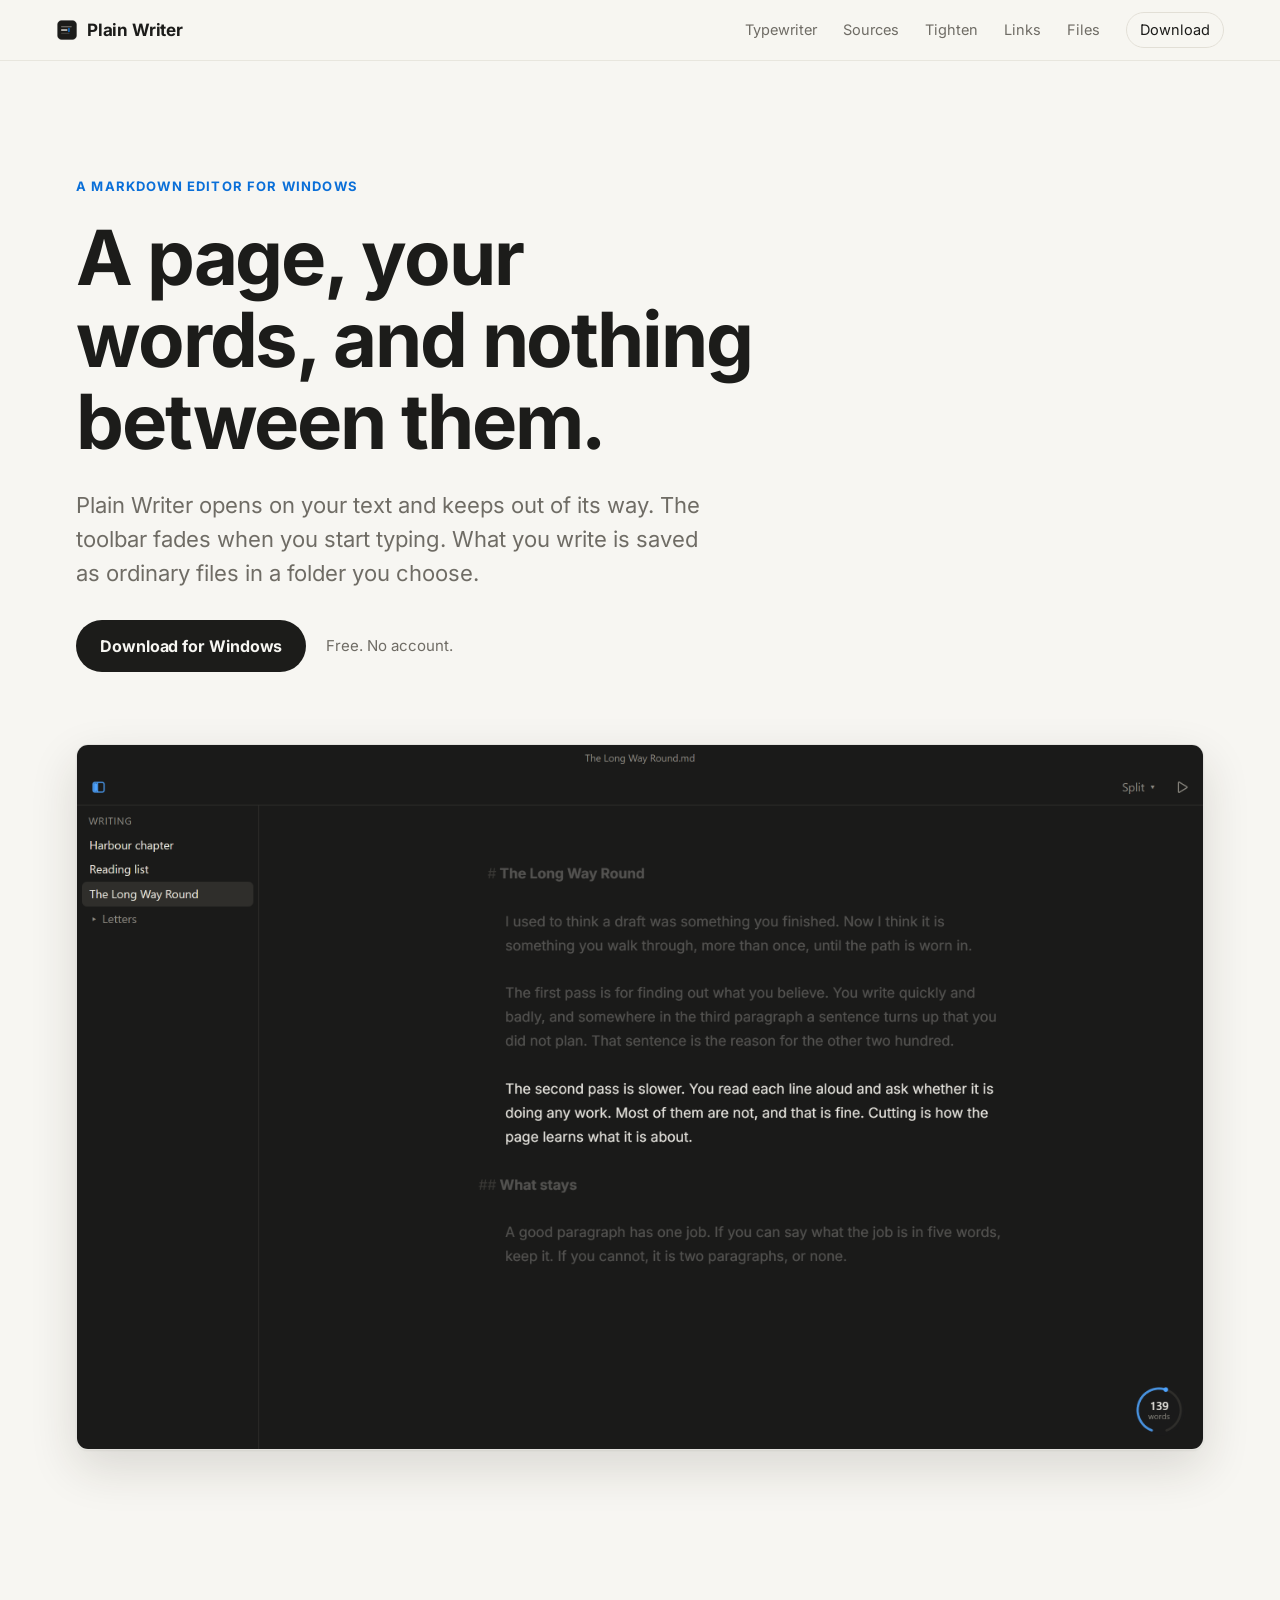
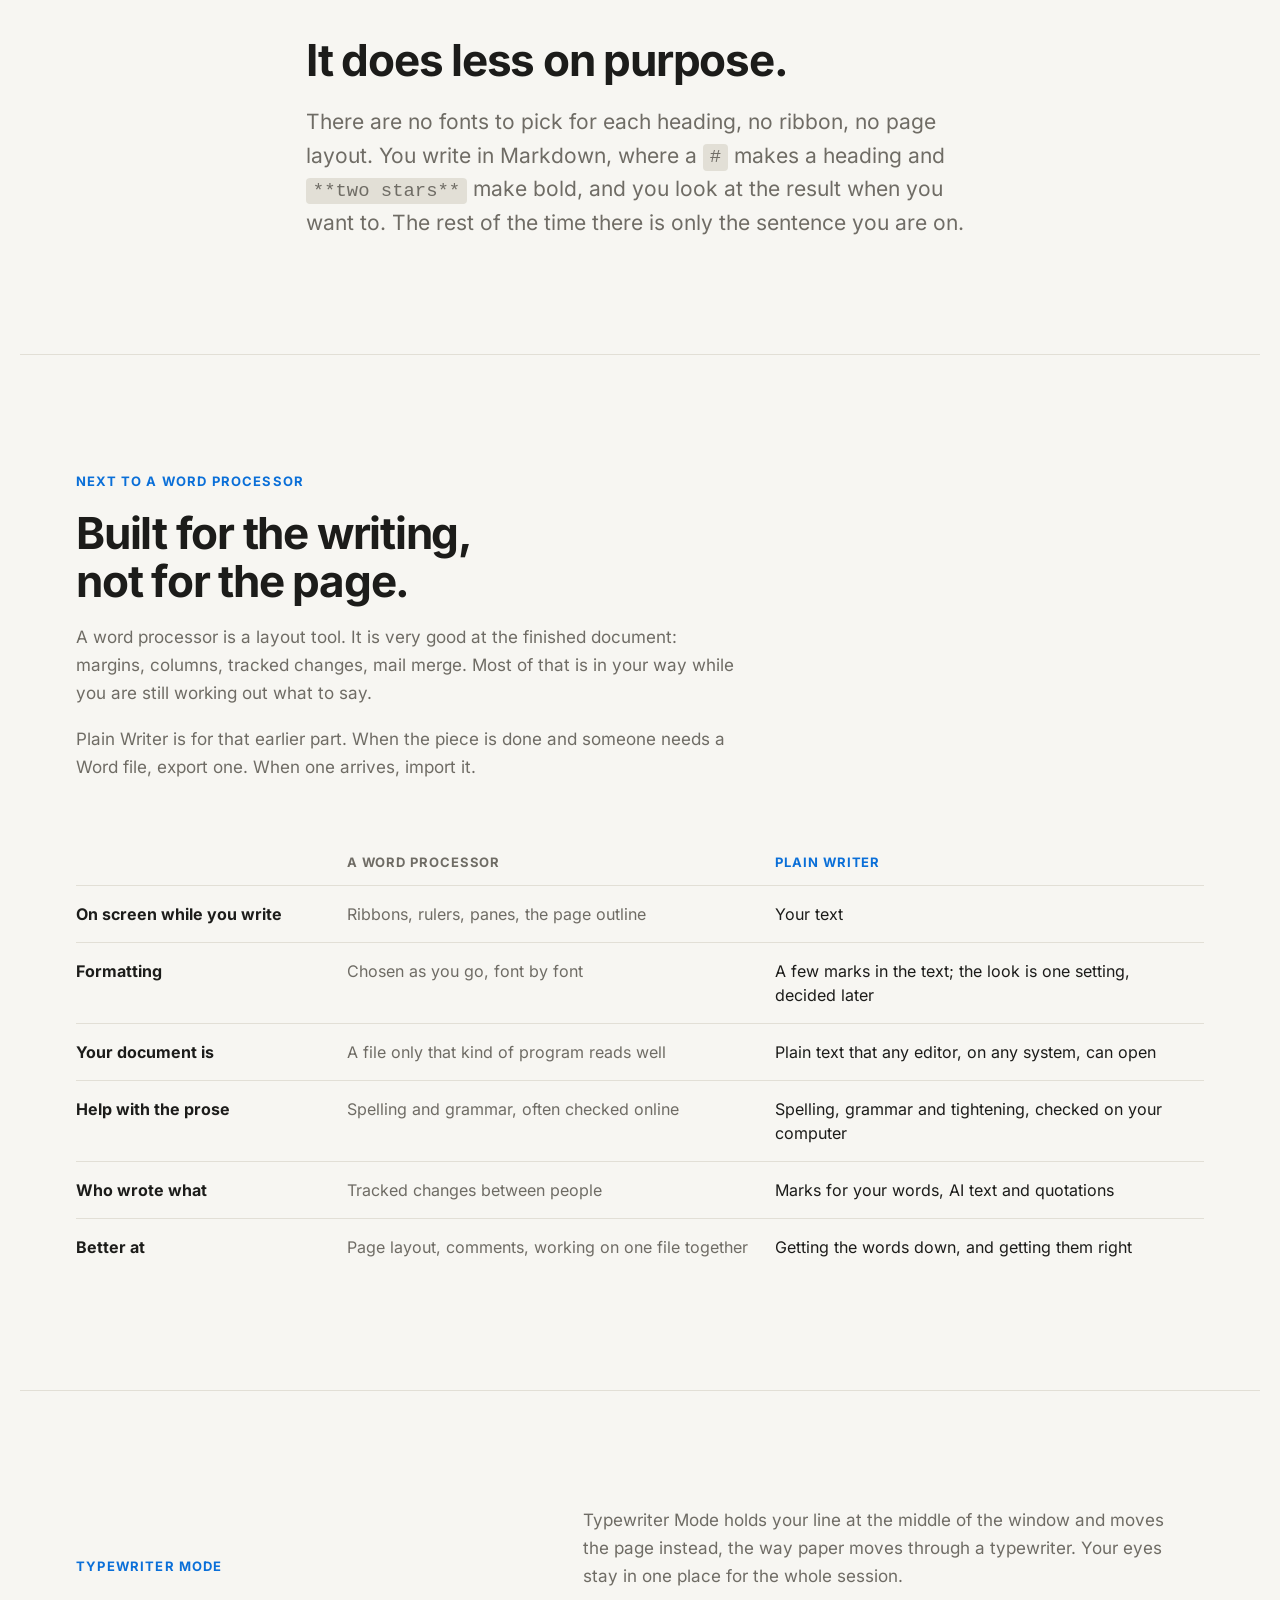
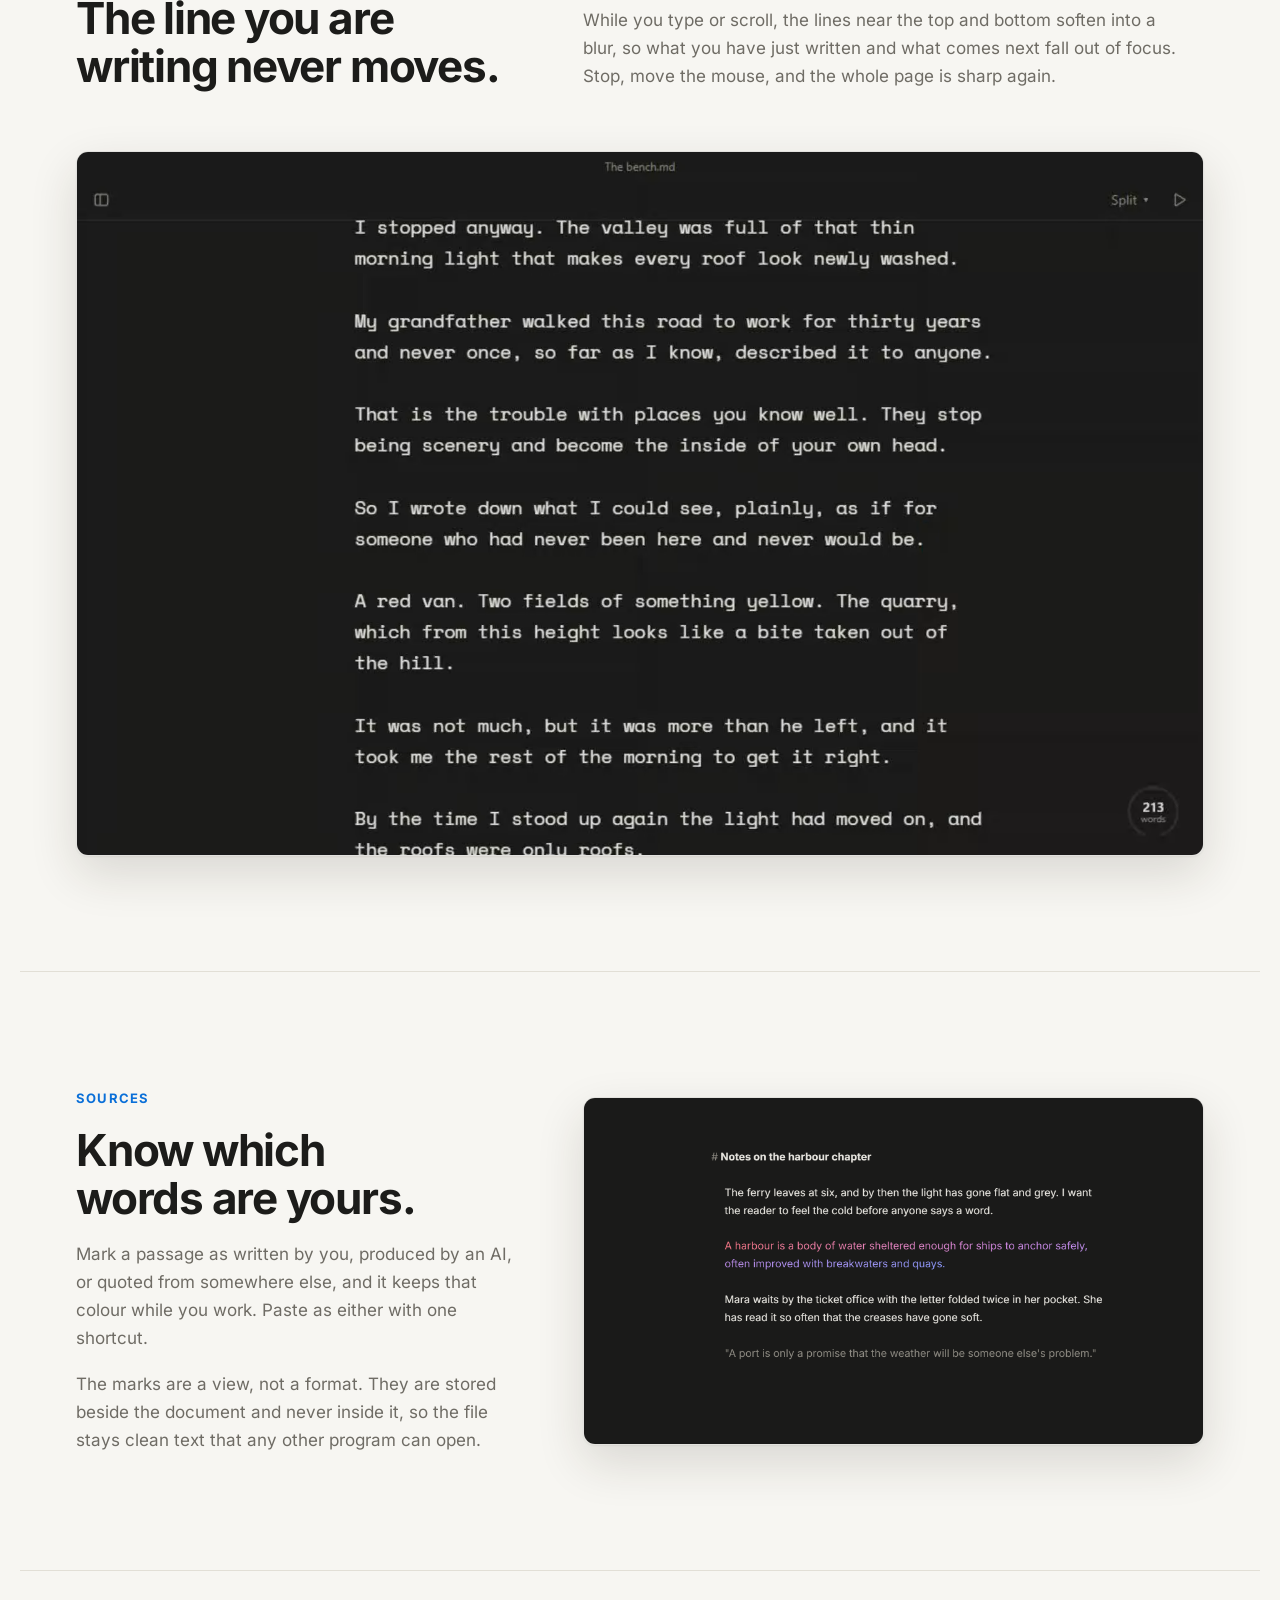
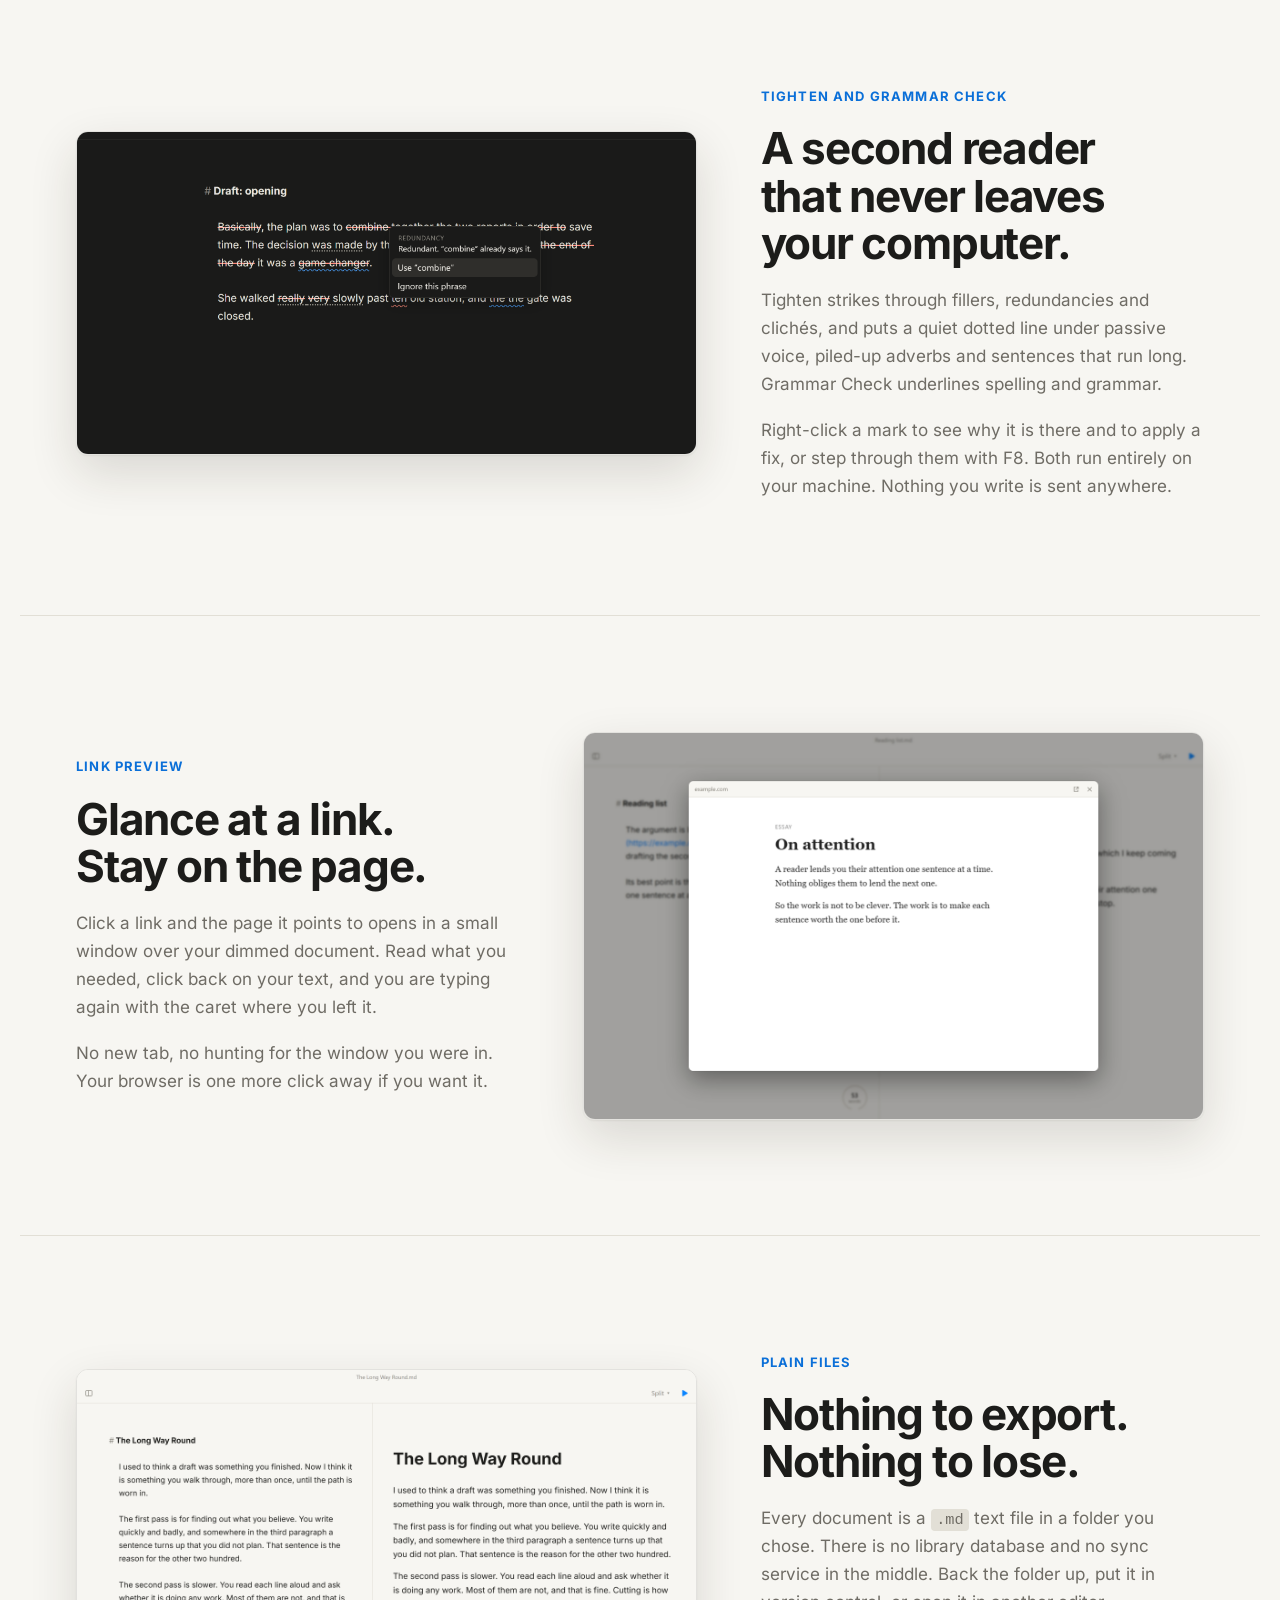
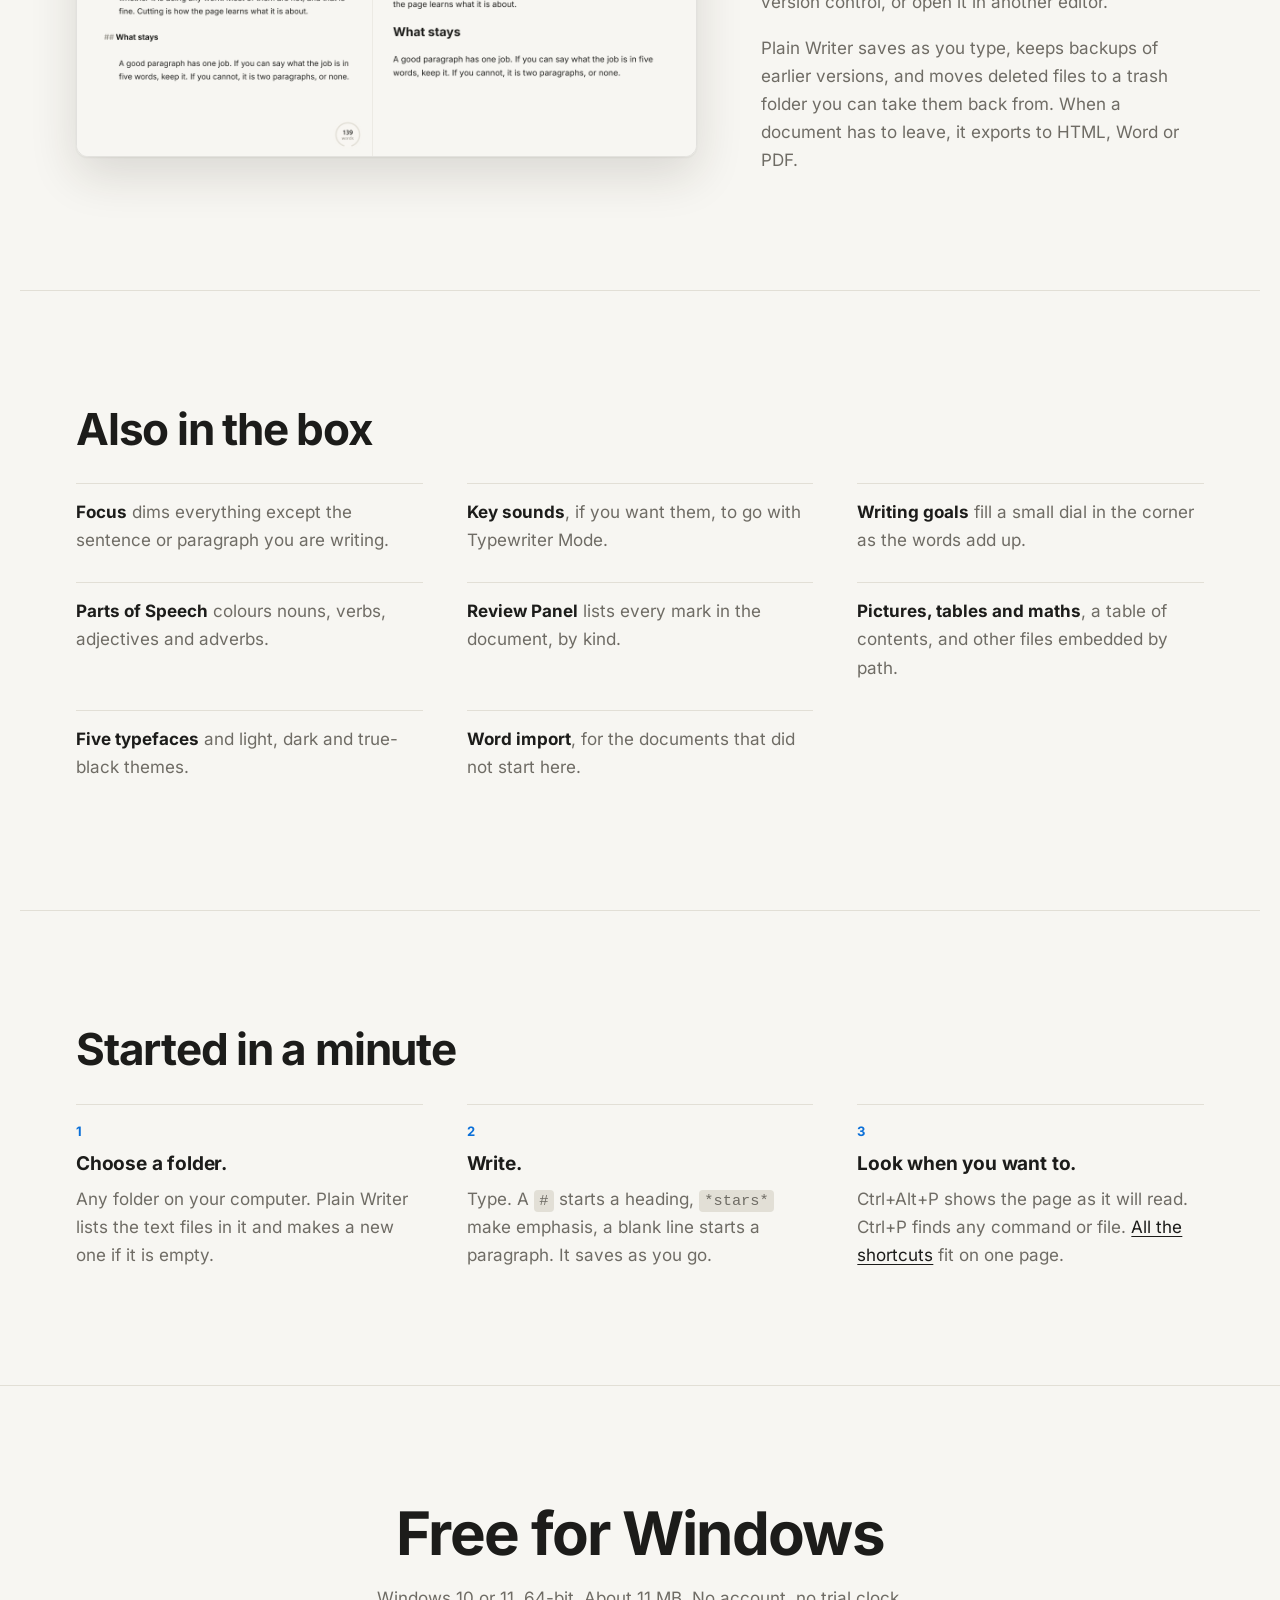
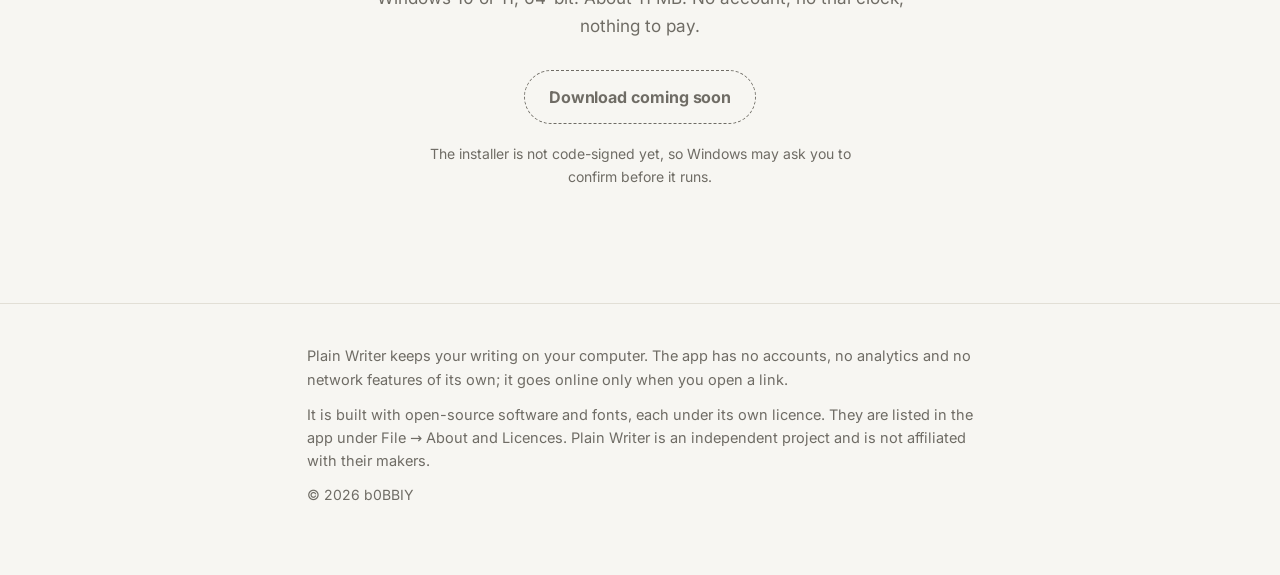
==== index.html @ 5e15df37 "Update the website" ====
<!doctype html>
<html lang="en">
  <head>
    <meta charset="utf-8" />
    <meta name="viewport" content="width=device-width, initial-scale=1" />
    <title>Plain Writer – a quiet Markdown editor for Windows</title>
    <meta name="description" content="Plain Writer is a free Markdown editor for Windows. Your writing stays in plain files on your own computer, and the tools that check it never go online." />
    <link rel="canonical" href="https://b0bbiy.github.io/plain-writer/" />
    <link rel="icon" href="img/icon.png" />
    <!-- How a link to this page looks when it is shared. These addresses must be given in full. -->
    <meta property="og:url" content="https://b0bbiy.github.io/plain-writer/" />
    <meta property="og:type" content="website" />
    <meta property="og:title" content="Plain Writer – a quiet Markdown editor for Windows" />
    <meta property="og:description" content="Free. Your writing stays in plain files on your own computer, and the tools that check it never go online." />
    <meta property="og:image" content="https://b0bbiy.github.io/plain-writer/img/social.png" />
    <meta property="og:image:width" content="1200" />
    <meta property="og:image:height" content="630" />
    <meta name="twitter:card" content="summary_large_image" />
    <link rel="stylesheet" href="style.css" />
  </head>
  <body>
    <header class="top">
      <a class="brand" href="#top"><img src="img/icon.png" alt="" width="22" height="22" />Plain Writer</a>
      <nav aria-label="Sections">
        <a href="#typewriter">Typewriter</a>
        <a href="#sources">Sources</a>
        <a href="#tighten">Tighten</a>
        <a href="#links">Links</a>
        <a href="#files">Files</a>
        <a class="pill" href="#download">Download</a>
      </nav>
    </header>

    <main id="top">
      <section class="hero">
        <p class="kicker">A Markdown editor for Windows</p>
        <h1>A page, your words, and nothing between them.</h1>
        <p class="lede">
          Plain Writer opens on your text and keeps out of its way. The toolbar fades when you start typing. What you
          write is saved as ordinary files in a folder you choose.
        </p>
        <p class="actions">
          <a class="button" href="#download">Download for Windows</a>
          <span class="aside">Free. No account.</span>
        </p>
        <figure class="shot wide">
          <img src="img/hero.png" width="2720" height="1700" alt="Plain Writer with a short essay open. The paragraph being written is bright and the others are dimmed. A list of documents is on the left, and a small dial in the corner shows 139 words against a goal." />
        </figure>
      </section>

      <section class="principle">
        <h2>It does less on purpose.</h2>
        <p>
          There are no fonts to pick for each heading, no ribbon, no page layout. You write in Markdown, where a
          <code>#</code> makes a heading and <code>**two stars**</code> make bold, and you look at the result when you
          want to. The rest of the time there is only the sentence you are on.
        </p>
      </section>

      <section class="compare" id="compare">
        <div class="words">
          <p class="kicker">Next to a word processor</p>
          <h2>Built for the writing, not for the page.</h2>
          <p>
            A word processor is a layout tool. It is very good at the finished document: margins, columns, tracked
            changes, mail merge. Most of that is in your way while you are still working out what to say.
          </p>
          <p>
            Plain Writer is for that earlier part. When the piece is done and someone needs a Word file, export one.
            When one arrives, import it.
          </p>
        </div>
        <table>
          <thead>
            <tr><th scope="col"></th><th scope="col">A word processor</th><th scope="col">Plain Writer</th></tr>
          </thead>
          <tbody>
            <tr><th scope="row">On screen while you write</th><td>Ribbons, rulers, panes, the page outline</td><td>Your text</td></tr>
            <tr><th scope="row">Formatting</th><td>Chosen as you go, font by font</td><td>A few marks in the text; the look is one setting, decided later</td></tr>
            <tr><th scope="row">Your document is</th><td>A file only that kind of program reads well</td><td>Plain text that any editor, on any system, can open</td></tr>
            <tr><th scope="row">Help with the prose</th><td>Spelling and grammar, often checked online</td><td>Spelling, grammar and tightening, checked on your computer</td></tr>
            <tr><th scope="row">Who wrote what</th><td>Tracked changes between people</td><td>Marks for your words, AI text and quotations</td></tr>
            <tr><th scope="row">Better at</th><td>Page layout, comments, working on one file together</td><td>Getting the words down, and getting them right</td></tr>
          </tbody>
        </table>
      </section>

      <section class="stage" id="typewriter">
        <div class="words">
          <div>
            <p class="kicker">Typewriter Mode</p>
            <h2>The line you are writing never moves.</h2>
          </div>
          <div class="body">
            <p>
              Typewriter Mode holds your line at the middle of the window and moves the page instead, the way paper
              moves through a typewriter. Your eyes stay in one place for the whole session.
            </p>
            <p>
              While you type or scroll, the lines near the top and bottom soften into a blur, so what you have just
              written and what comes next fall out of focus. Stop, move the mouse, and the whole page is sharp again.
            </p>
          </div>
        </div>
        <figure class="shot wide">
          <video id="typewriter-clip" autoplay muted loop playsinline preload="metadata" poster="img/typewriter.png" width="1800" height="1125" aria-label="A page in Typewriter Mode, set in a monospaced typeface. As a sentence is typed, the line being written stays at the middle of the window while the lines towards the top and bottom edges blur and fade. When the typing stops and the mouse moves, the whole page comes back into focus.">
            <source src="img/typewriter.webm" type="video/webm" />
            <img src="img/typewriter.png" width="2720" height="1700" loading="lazy" alt="A page in Typewriter Mode, set in a monospaced typeface. As a sentence is typed, the line being written stays at the middle of the window while the lines towards the top and bottom edges blur and fade. When the typing stops and the mouse moves, the whole page comes back into focus." />
          </video>
        </figure>
      </section>

      <section class="feature" id="sources">
        <div class="words">
          <p class="kicker">Sources</p>
          <h2>Know which words are yours.</h2>
          <p>
            Mark a passage as written by you, produced by an AI, or quoted from somewhere else, and it keeps that
            colour while you work. Paste as either with one shortcut.
          </p>
          <p>
            The marks are a view, not a format. They are stored beside the document and never inside it, so the file
            stays clean text that any other program can open.
          </p>
        </div>
        <figure class="shot">
          <img src="img/sources.png" width="2000" height="1120" loading="lazy" alt="A document in which one paragraph is tinted pink to violet as AI text, a quotation is grey as a reference, and the writer's own paragraphs are plain." />
        </figure>
      </section>

      <section class="feature flip" id="tighten">
        <div class="words">
          <p class="kicker">Tighten and Grammar Check</p>
          <h2>A second reader that never leaves your computer.</h2>
          <p>
            Tighten strikes through fillers, redundancies and clichés, and puts a quiet dotted line under passive
            voice, piled-up adverbs and sentences that run long. Grammar Check underlines spelling and grammar.
          </p>
          <p>
            Right-click a mark to see why it is there and to apply a fix, or step through them with F8. Both run
            entirely on your machine. Nothing you write is sent anywhere.
          </p>
        </div>
        <figure class="shot">
          <img src="img/tighten.png" width="2000" height="1040" loading="lazy" alt="A draft with weak phrases struck through and a few words underlined. A small menu beside one phrase explains that “combine” already says it, and offers to use that word or to ignore the phrase." />
        </figure>
      </section>

      <section class="feature" id="links">
        <div class="words">
          <p class="kicker">Link preview</p>
          <h2>Glance at a link. Stay on the page.</h2>
          <p>
            Click a link and the page it points to opens in a small window over your dimmed document. Read what you
            needed, click back on your text, and you are typing again with the caret where you left it.
          </p>
          <p>No new tab, no hunting for the window you were in. Your browser is one more click away if you want it.</p>
        </div>
        <figure class="shot">
          <img src="img/link-preview.png" width="2720" height="1700" loading="lazy" alt="A web page shown in a window centred over a dimmed and softly blurred document, with a slim bar above it holding the site name, an open-in-browser button and a close button." />
        </figure>
      </section>

      <section class="feature flip" id="files">
        <div class="words">
          <p class="kicker">Plain files</p>
          <h2>Nothing to export. Nothing to lose.</h2>
          <p>
            Every document is a <code>.md</code> text file in a folder you chose. There is no library database and no
            sync service in the middle. Back the folder up, put it in version control, or open it in another editor.
          </p>
          <p>
            Plain Writer saves as you type, keeps backups of earlier versions, and moves deleted files to a trash
            folder you can take them back from. When a document has to leave, it exports to HTML, Word or PDF.
          </p>
        </div>
        <figure class="shot">
          <img src="img/split.png" width="2720" height="1700" loading="lazy" alt="The same essay shown twice side by side: as plain Markdown text on the left and as a typeset page on the right." />
        </figure>
      </section>

      <section class="also">
        <h2>Also in the box</h2>
        <ul>
          <li><b>Focus</b> dims everything except the sentence or paragraph you are writing.</li>
          <li><b>Key sounds</b>, if you want them, to go with Typewriter Mode.</li>
          <li><b>Writing goals</b> fill a small dial in the corner as the words add up.</li>
          <li><b>Parts of Speech</b> colours nouns, verbs, adjectives and adverbs.</li>
          <li><b>Review Panel</b> lists every mark in the document, by kind.</li>
          <li><b>Pictures, tables and maths</b>, a table of contents, and other files embedded by path.</li>
          <li><b>Five typefaces</b> and light, dark and true-black themes.</li>
          <li><b>Word import</b>, for the documents that did not start here.</li>
        </ul>
      </section>

      <section class="start" id="start">
        <h2>Started in a minute</h2>
        <ol>
          <li>
            <b>Choose a folder.</b>
            <span>Any folder on your computer. Plain Writer lists the text files in it and makes a new one if it is empty.</span>
          </li>
          <li>
            <b>Write.</b>
            <span>Type. A <code>#</code> starts a heading, <code>*stars*</code> make emphasis, a blank line starts a paragraph. It saves as you go.</span>
          </li>
          <li>
            <b>Look when you want to.</b>
            <span>Ctrl+Alt+P shows the page as it will read. Ctrl+P finds any command or file. <a href="shortcuts.html">All the shortcuts</a> fit on one page.</span>
          </li>
        </ol>
      </section>

      <section class="download" id="download">
        <h2>Free for Windows</h2>
        <p>Windows 10 or 11, 64-bit. About 11 MB. No account, no trial clock, nothing to pay.</p>
        <!-- Placeholder: point this at the installer once there is a public place to download it from. -->
        <p class="actions centre">
          <span class="button waiting" role="link" aria-disabled="true">Download coming soon</span>
        </p>
        <p class="small">
          The installer is not code-signed yet, so Windows may ask you to confirm before it runs.
        </p>
      </section>
    </main>

    <footer>
      <p>
        Plain Writer keeps your writing on your computer. The app has no accounts, no analytics and no network
        features of its own; it goes online only when you open a link.
      </p>
      <p>
        It is built with open-source software and fonts, each under its own licence. They are listed in the app under
        File → About and Licences. Plain Writer is an independent project and is not affiliated with their makers.
      </p>
      <p class="small">© 2026 b0BBIY</p>
    </footer>
    <script>
      // The clip is the only thing on the page that moves. Anyone who has asked their
      // system for less motion gets the still picture, with controls to play it if they wish.
      if (matchMedia("(prefers-reduced-motion: reduce)").matches) {
        const clip = document.getElementById("typewriter-clip");
        clip.removeAttribute("autoplay");
        clip.pause();
        clip.controls = true;
      }
    </script>
  </body>
</html>
---- style.css ----
/* Plain Writer's website. One page, one short script (for the video). Colours follow the app's own
   light and dark themes; Inter is bundled under the SIL Open Font License
   (see fonts/LICENSE-Inter.txt). */
@font-face { font-family: "Inter"; src: url("fonts/inter-latin-400-normal.woff2") format("woff2"); font-weight: 400; font-style: normal; font-display: swap; }
@font-face { font-family: "Inter"; src: url("fonts/inter-latin-400-italic.woff2") format("woff2"); font-weight: 400; font-style: italic; font-display: swap; }
@font-face { font-family: "Inter"; src: url("fonts/inter-latin-700-normal.woff2") format("woff2"); font-weight: 700; font-style: normal; font-display: swap; }

:root {
  --bg: #f7f6f2;
  --raised: #ffffff;
  --fg: #1c1c1a;
  --muted: #6f6c65;
  --line: #e2dfd6;
  --accent: #0a6fd8;
  --on-accent: #ffffff;
  --shadow: 0 1px 2px rgba(40, 36, 24, 0.06), 0 18px 48px rgba(40, 36, 24, 0.14);
  color-scheme: light;
}
@media (prefers-color-scheme: dark) {
  :root {
    --bg: #1a1a19;
    --raised: #222220;
    --fg: #e6e4de;
    --muted: #9a978f;
    --line: #2f2e2b;
    --accent: #4da3ff;
    --on-accent: #0c1420;
    --shadow: 0 1px 2px rgba(0, 0, 0, 0.3), 0 18px 48px rgba(0, 0, 0, 0.45);
    color-scheme: dark;
  }
}

* { box-sizing: border-box; }
html { scroll-behavior: smooth; scroll-padding-top: 72px; }
@media (prefers-reduced-motion: reduce) { html { scroll-behavior: auto; } }
body {
  margin: 0; background: var(--bg); color: var(--fg);
  font: 17px/1.65 "Inter", system-ui, -apple-system, "Segoe UI", sans-serif;
  -webkit-font-smoothing: antialiased; text-rendering: optimizeLegibility;
}
a { color: inherit; }
img { display: block; max-width: 100%; height: auto; }
code { font: 0.9em/1 "Cascadia Mono", Consolas, ui-monospace, monospace; background: var(--line); padding: 0.12em 0.36em; border-radius: 4px; }
:focus-visible { outline: 2px solid var(--accent); outline-offset: 3px; border-radius: 4px; }

/* ---- Top bar ---- */
.top {
  position: sticky; top: 0; z-index: 5; display: flex; align-items: center; justify-content: space-between; gap: 16px;
  padding: 12px clamp(18px, 5vw, 56px);
  background: color-mix(in srgb, var(--bg) 86%, transparent); backdrop-filter: saturate(1.4) blur(10px);
  border-bottom: 1px solid color-mix(in srgb, var(--line) 70%, transparent);
}
.brand { display: flex; align-items: center; gap: 9px; font-weight: 700; text-decoration: none; letter-spacing: -0.01em; }
.brand img { border-radius: 5px; }
.top nav { display: flex; align-items: center; gap: clamp(10px, 2.2vw, 26px); font-size: 14.5px; }
.top nav a { text-decoration: none; color: var(--muted); }
.top nav a:hover { color: var(--fg); }
.top nav .pill { color: var(--fg); border: 1px solid var(--line); padding: 5px 13px; border-radius: 999px; }
.top nav .pill:hover { border-color: var(--fg); }
@media (max-width: 640px) { .top nav a:not(.pill) { display: none; } }

/* ---- Shared ---- */
main { overflow: hidden; }
section { padding: clamp(56px, 9vw, 120px) clamp(18px, 5vw, 56px); }
h1, h2 { margin: 0; letter-spacing: -0.028em; line-height: 1.08; text-wrap: balance; }
h1 { font-size: clamp(38px, 6.4vw, 76px); max-width: 16ch; }
h2 { font-size: clamp(28px, 3.8vw, 44px); max-width: 20ch; }
p { margin: 0; }
.kicker { font-size: 13px; font-weight: 700; letter-spacing: 0.09em; text-transform: uppercase; color: var(--accent); margin-bottom: 18px; }
.small { font-size: 14px; color: var(--muted); }
.button {
  display: inline-block; padding: 13px 24px; border-radius: 999px; background: var(--fg); color: var(--bg);
  font-weight: 700; font-size: 16px; text-decoration: none; letter-spacing: -0.005em;
}
a.button:hover { background: var(--accent); color: var(--on-accent); }
.button.waiting { background: transparent; color: var(--muted); border: 1px dashed var(--muted); cursor: default; }
.actions { display: flex; align-items: center; flex-wrap: wrap; gap: 14px 20px; }
.actions.centre { justify-content: center; }
.aside { color: var(--muted); font-size: 15px; }
.shot { margin: 0; }
.shot video { display: block; width: 100%; height: auto; }
.shot img, .shot video { border-radius: 12px; box-shadow: var(--shadow); border: 1px solid color-mix(in srgb, var(--fg) 9%, transparent); }

/* ---- Hero ---- */
.hero { max-width: 1240px; margin: 0 auto; padding-bottom: clamp(40px, 6vw, 72px); }
.lede { font-size: clamp(18px, 1.9vw, 22px); line-height: 1.55; color: var(--muted); max-width: 46ch; margin: 26px 0 30px; }
.shot.wide { margin-top: clamp(40px, 6vw, 72px); }

/* ---- The principle ---- */
.principle { max-width: 780px; margin: 0 auto; text-align: left; }
.principle h2 { max-width: none; margin-bottom: 20px; }
.principle p { font-size: clamp(18px, 1.8vw, 21px); line-height: 1.6; color: var(--muted); }

/* ---- Next to a word processor ---- */
.compare { max-width: 1240px; margin: 0 auto; border-top: 1px solid var(--line); }
.compare .words { max-width: 780px; }
.compare .words p:not(.kicker) { color: var(--muted); margin-top: 18px; max-width: 60ch; }
.compare table { width: 100%; margin-top: clamp(32px, 5vw, 56px); border-collapse: collapse; font-size: 16px; line-height: 1.5; }
.compare th, .compare td { text-align: left; vertical-align: top; padding: 16px 18px 16px 0; border-top: 1px solid var(--line); }
.compare thead th { border-top: 0; padding-bottom: 12px; font-size: 13px; letter-spacing: 0.07em; text-transform: uppercase; color: var(--muted); }
.compare thead th:last-child { color: var(--accent); }
.compare tbody th { width: 24%; font-weight: 700; }
.compare td { width: 38%; color: var(--muted); }
.compare td:last-child { color: var(--fg); }
@media (max-width: 720px) {
  /* Too narrow for three columns: each row becomes a small card. */
  .compare thead { position: absolute; width: 1px; height: 1px; overflow: hidden; clip-path: inset(50%); }
  .compare tr { display: block; padding: 16px 0; border-top: 1px solid var(--line); }
  .compare th, .compare td { display: block; width: auto; padding: 0; border: 0; }
  .compare td { margin-top: 6px; }
  .compare td::before { display: block; font-size: 12px; letter-spacing: 0.07em; text-transform: uppercase; color: var(--muted); }
  .compare td:nth-of-type(1)::before { content: "A word processor"; }
  .compare td:nth-of-type(2)::before { content: "Plain Writer"; color: var(--accent); }
}

/* ---- The stage: one feature given the full width ---- */
.stage { max-width: 1240px; margin: 0 auto; border-top: 1px solid var(--line); }
.stage .words { display: grid; align-items: end; grid-template-columns: minmax(0, 5fr) minmax(0, 7fr); gap: 20px clamp(28px, 5vw, 76px); }
.stage .body p { color: var(--muted); max-width: 54ch; }
.stage .body p + p { margin-top: 16px; }
.stage .shot.wide { margin-top: clamp(32px, 5vw, 60px); }
@media (max-width: 860px) { .stage .words { grid-template-columns: 1fr; } }

/* ---- Features: words beside a picture, alternating sides ---- */
.feature {
  max-width: 1240px; margin: 0 auto; display: grid; align-items: center;
  grid-template-columns: minmax(0, 5fr) minmax(0, 7fr); gap: clamp(28px, 5vw, 76px);
  border-top: 1px solid var(--line);
}
.feature.flip { grid-template-columns: minmax(0, 7fr) minmax(0, 5fr); } /* the picture keeps the wide side */
.feature.flip .words { order: 2; }
.feature .words p:not(.kicker) { color: var(--muted); margin-top: 18px; max-width: 44ch; }
.feature h2 { margin-bottom: 4px; }
@media (max-width: 860px) {
  .feature { grid-template-columns: 1fr; }
  .feature.flip .words { order: 0; }
}

/* ---- The rest of what it does ---- */
.also { max-width: 1240px; margin: 0 auto; border-top: 1px solid var(--line); }
.also h2 { margin-bottom: 30px; }
.also ul { list-style: none; margin: 0; padding: 0; display: grid; grid-template-columns: repeat(auto-fit, minmax(270px, 1fr)); gap: 14px 44px; }
.also li { color: var(--muted); padding: 14px 0; border-top: 1px solid var(--line); }
.also b { color: var(--fg); font-weight: 700; }

/* ---- Getting started ---- */
.start { max-width: 1240px; margin: 0 auto; border-top: 1px solid var(--line); }
.start h2 { margin-bottom: 30px; }
.start ol { list-style: none; margin: 0; padding: 0; counter-reset: step; display: grid; grid-template-columns: repeat(auto-fit, minmax(260px, 1fr)); gap: 28px 44px; }
.start li { counter-increment: step; display: flex; flex-direction: column; gap: 6px; padding-top: 16px; border-top: 1px solid var(--line); }
.start li::before { content: counter(step); font-size: 13px; font-weight: 700; color: var(--accent); }
.start li b { font-size: 19px; letter-spacing: -0.01em; }
.start li span { color: var(--muted); }
.start a { color: var(--fg); text-underline-offset: 3px; }

/* ---- The shortcuts page ---- */
.keys { max-width: 860px; margin: 0 auto; padding: clamp(48px, 8vw, 96px) clamp(18px, 5vw, 56px); }
.keys h1 { font-size: clamp(34px, 5vw, 56px); max-width: none; }
.keys section { padding: 0; margin-top: 44px; }
.keys h2 { font-size: 13px; letter-spacing: 0.08em; text-transform: uppercase; color: var(--muted); max-width: none; margin-bottom: 4px; }
.keys table { width: 100%; border-collapse: collapse; }
.keys th, .keys td { padding: 12px 0; border-top: 1px solid var(--line); vertical-align: baseline; }
.keys th { text-align: left; font-weight: 400; padding-right: 20px; }
.keys td { text-align: right; white-space: nowrap; color: var(--muted); }
kbd {
  display: inline-block; min-width: 1.7em; padding: 2px 7px; margin: 0 1px; text-align: center;
  font: 600 13px/1.5 "Inter", system-ui, sans-serif; color: var(--fg);
  background: var(--raised); border: 1px solid var(--line); border-bottom-width: 2px; border-radius: 6px;
}
.keys .sep { margin: 0 3px; }
@media (max-width: 620px) {
  .keys th, .keys td { display: block; border: 0; padding: 0; text-align: left; white-space: normal; }
  .keys tr { display: block; padding: 12px 0; border-top: 1px solid var(--line); }
  .keys td { margin-top: 8px; line-height: 2.1; }
}

/* ---- Download ---- */
.download { text-align: center; border-top: 1px solid var(--line); }
.download h2 { max-width: none; font-size: clamp(34px, 5.4vw, 60px); }
.download > p { color: var(--muted); max-width: 52ch; margin: 18px auto 0; }
.download .actions { margin-top: 30px; }

footer {
  padding: 40px clamp(18px, 5vw, 56px) 56px; border-top: 1px solid var(--line);
  color: var(--muted); font-size: 14.5px; line-height: 1.6;
}
footer p { max-width: 74ch; margin: 0 auto 12px; }
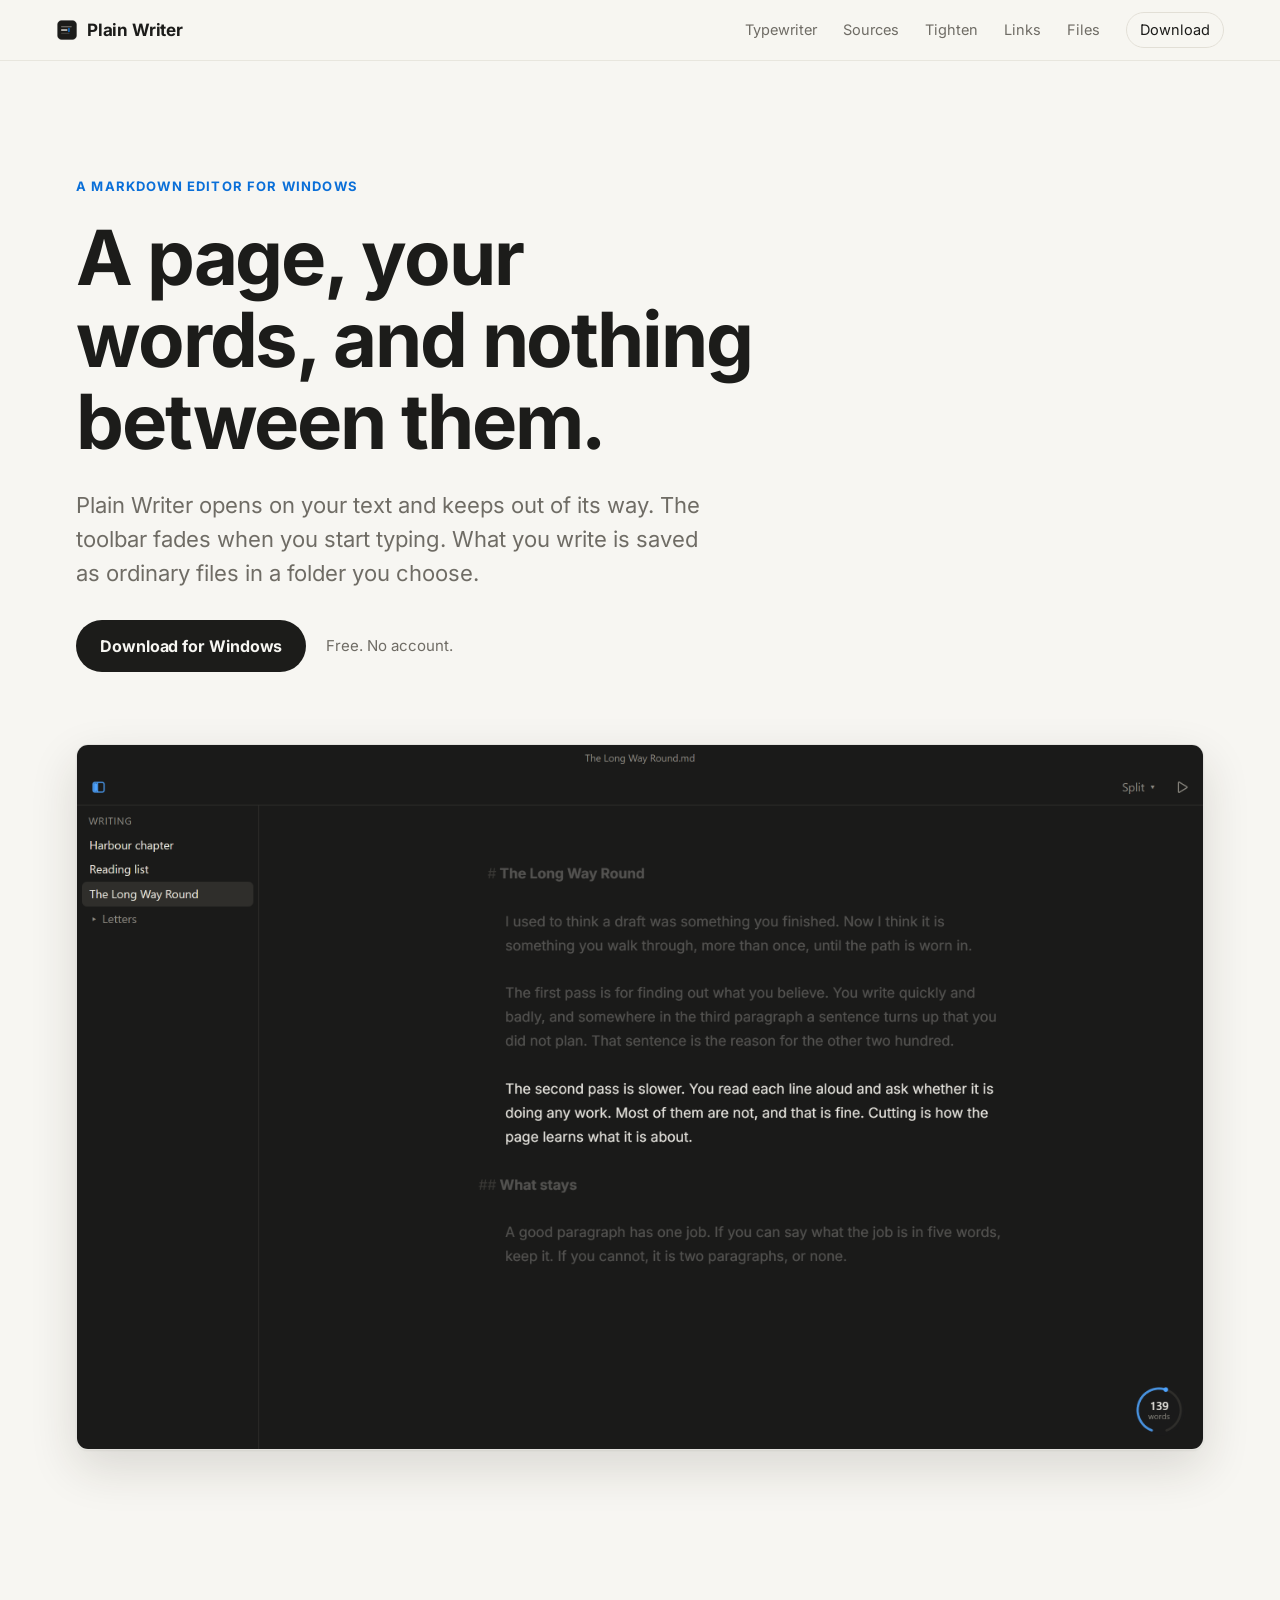
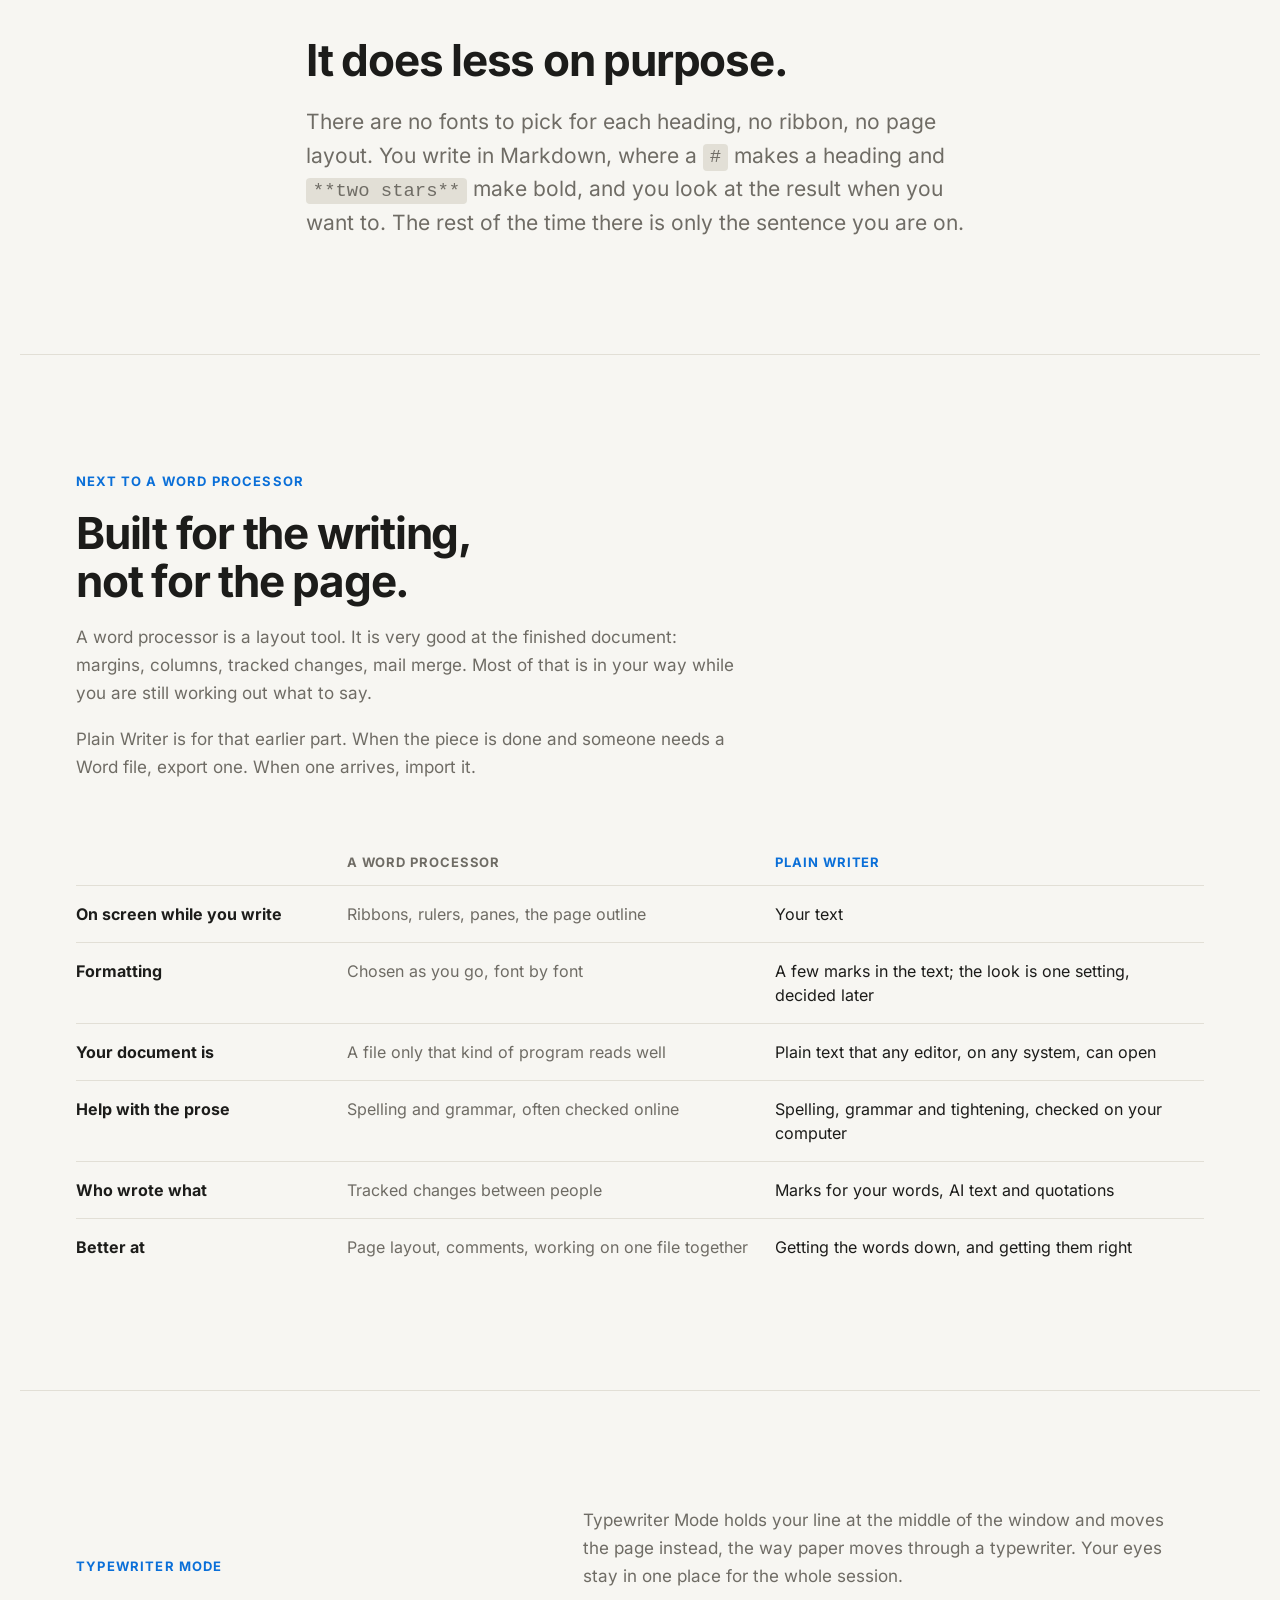
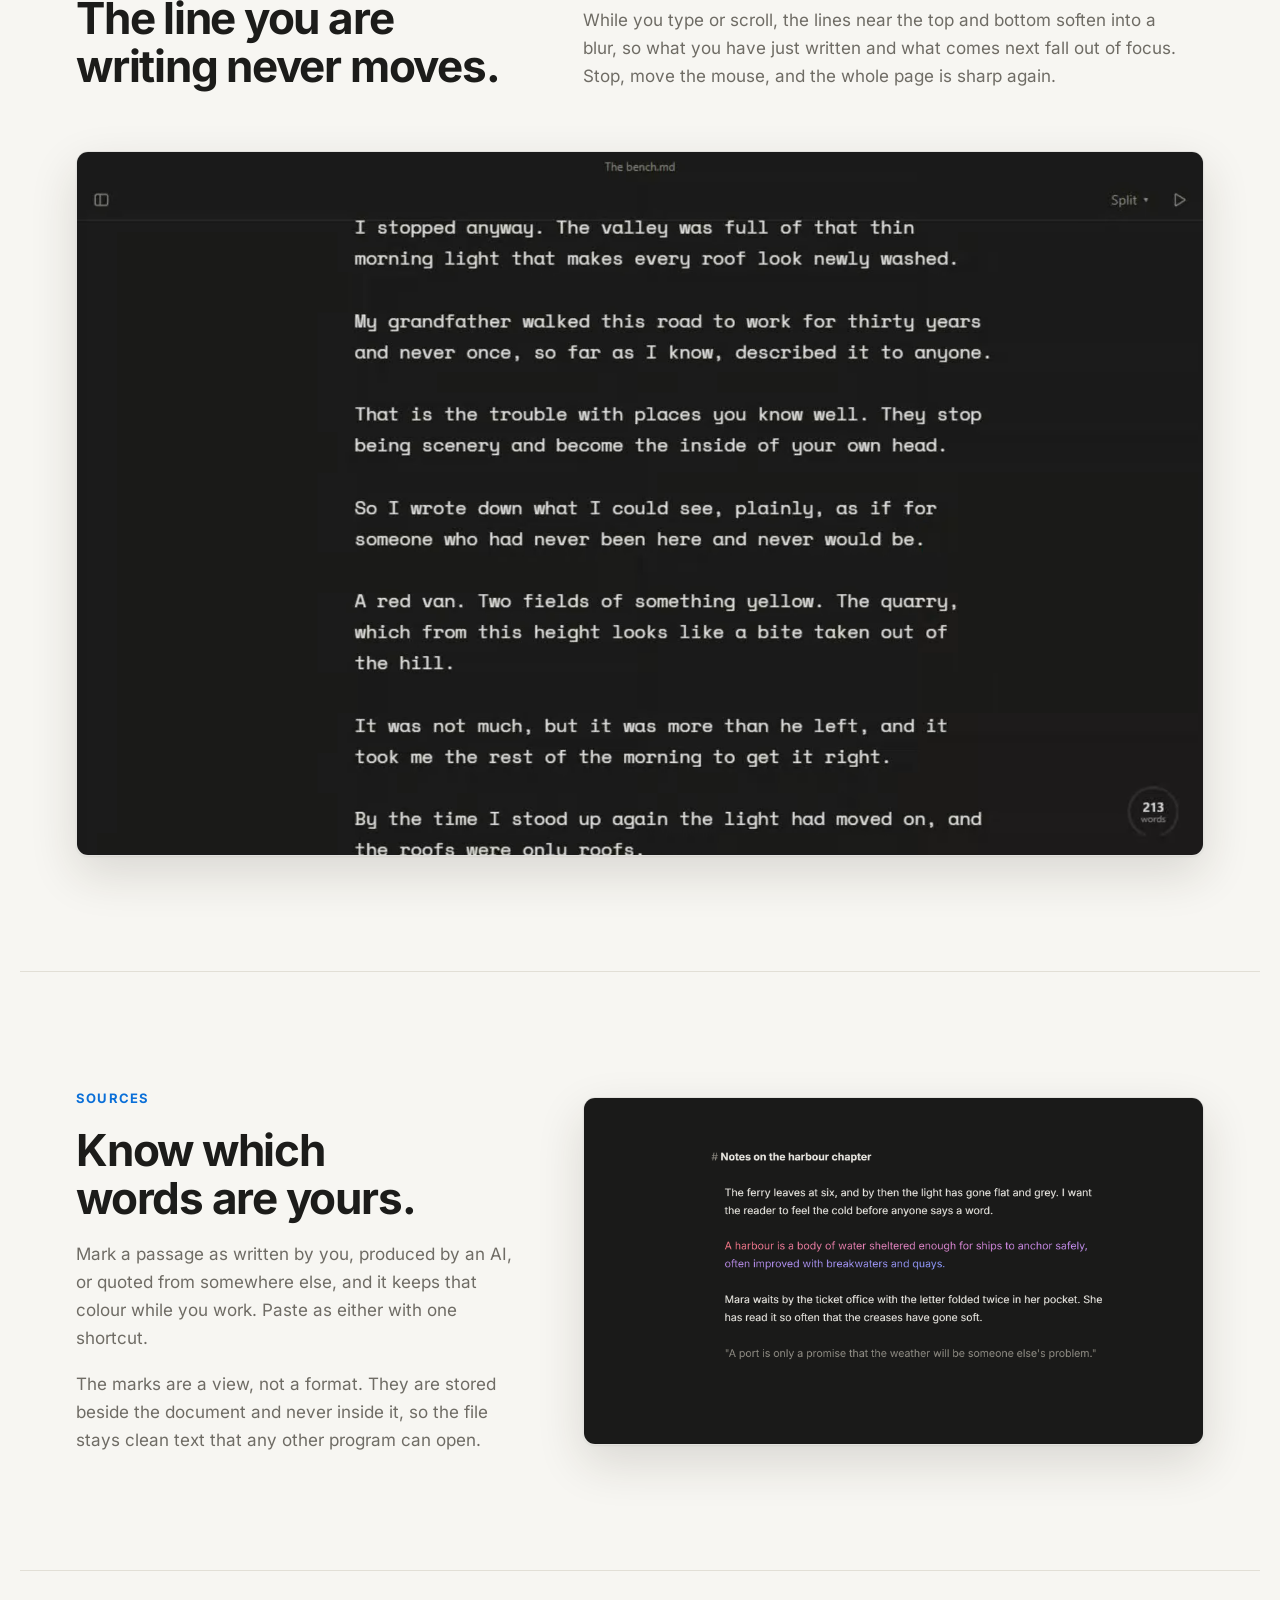
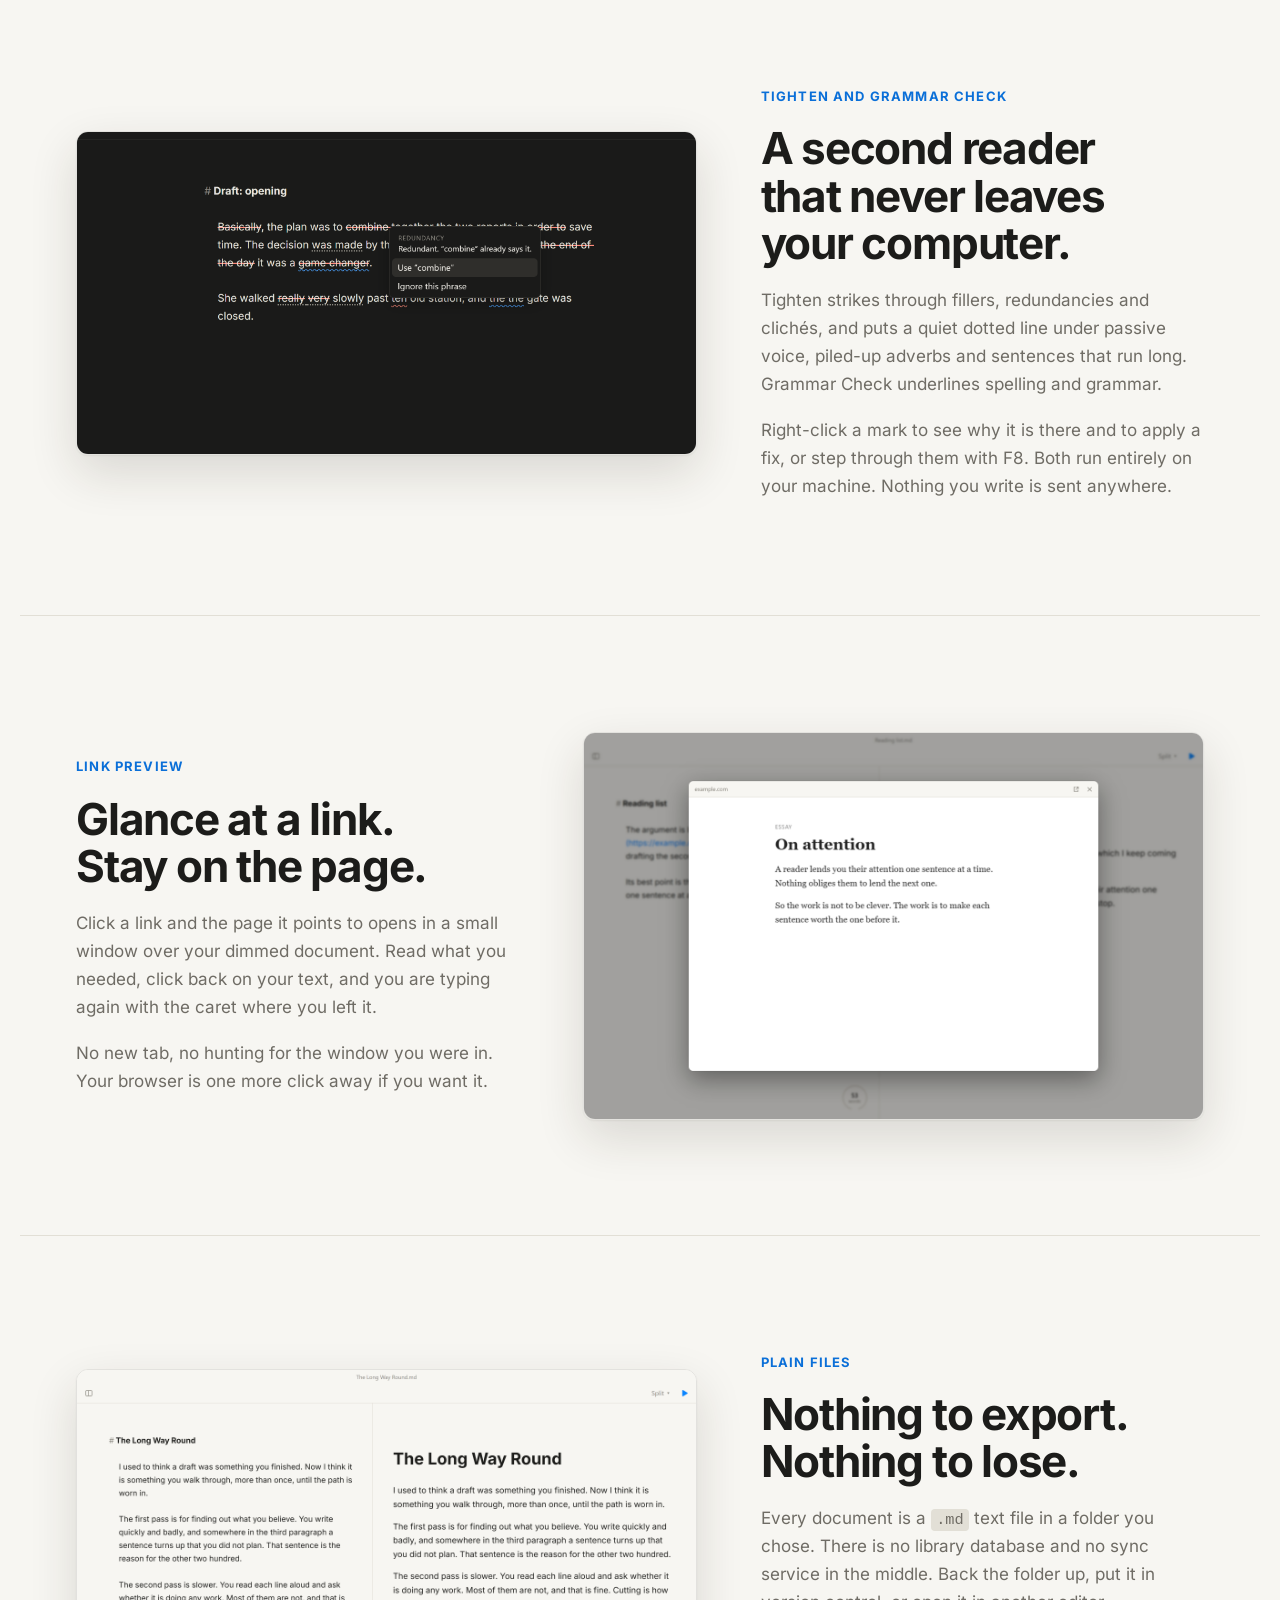
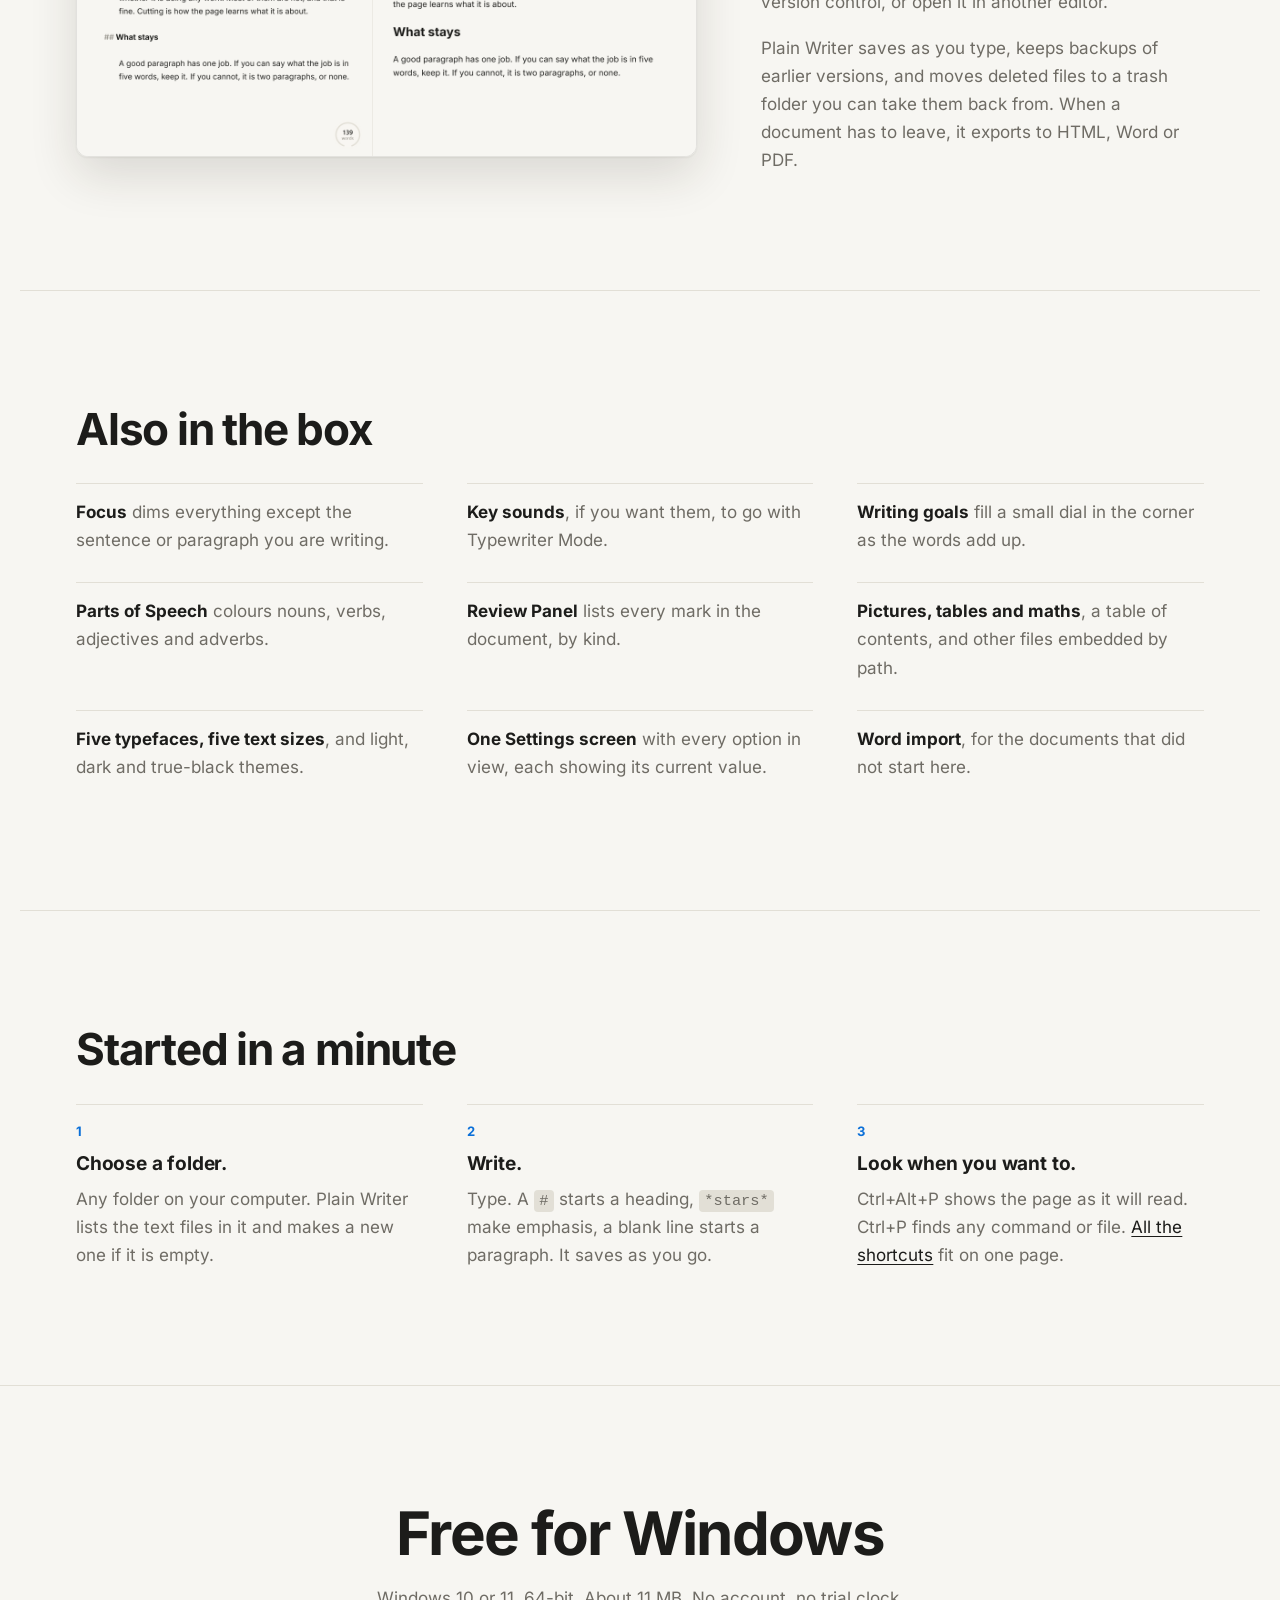
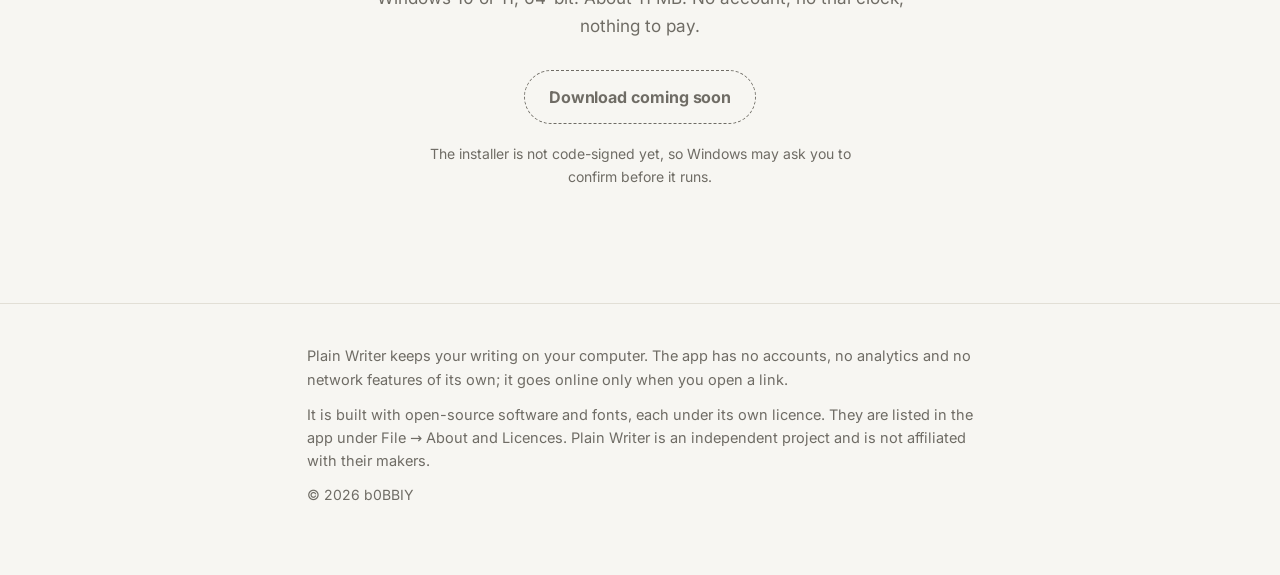
==== commit c4eb9c30: "Update the website" ====
--- a/index.html
+++ b/index.html
@@ -188,7 +188,8 @@
           <li><b>Parts of Speech</b> colours nouns, verbs, adjectives and adverbs.</li>
           <li><b>Review Panel</b> lists every mark in the document, by kind.</li>
           <li><b>Pictures, tables and maths</b>, a table of contents, and other files embedded by path.</li>
-          <li><b>Five typefaces</b> and light, dark and true-black themes.</li>
+          <li><b>Five typefaces, five text sizes</b>, and light, dark and true-black themes.</li>
+          <li><b>One Settings screen</b> with every option in view, each showing its current value.</li>
           <li><b>Word import</b>, for the documents that did not start here.</li>
         </ul>
       </section>
